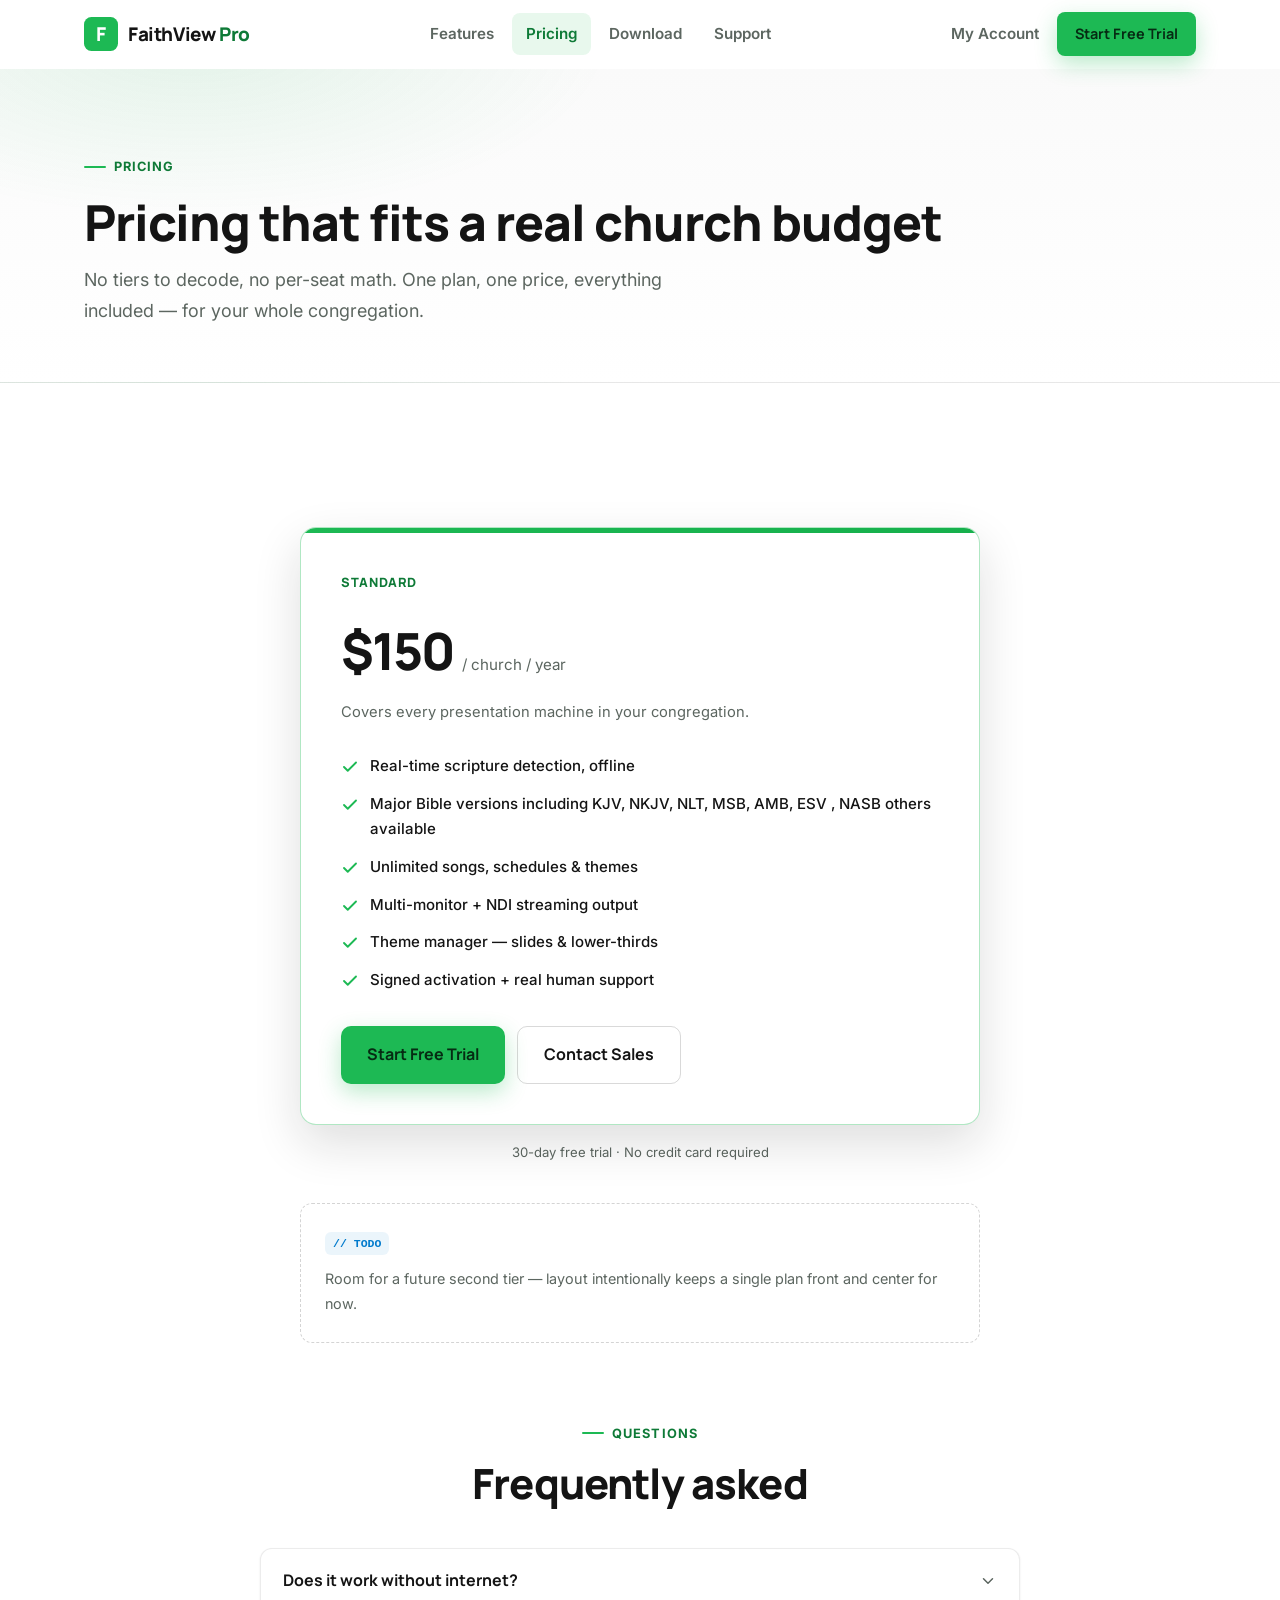
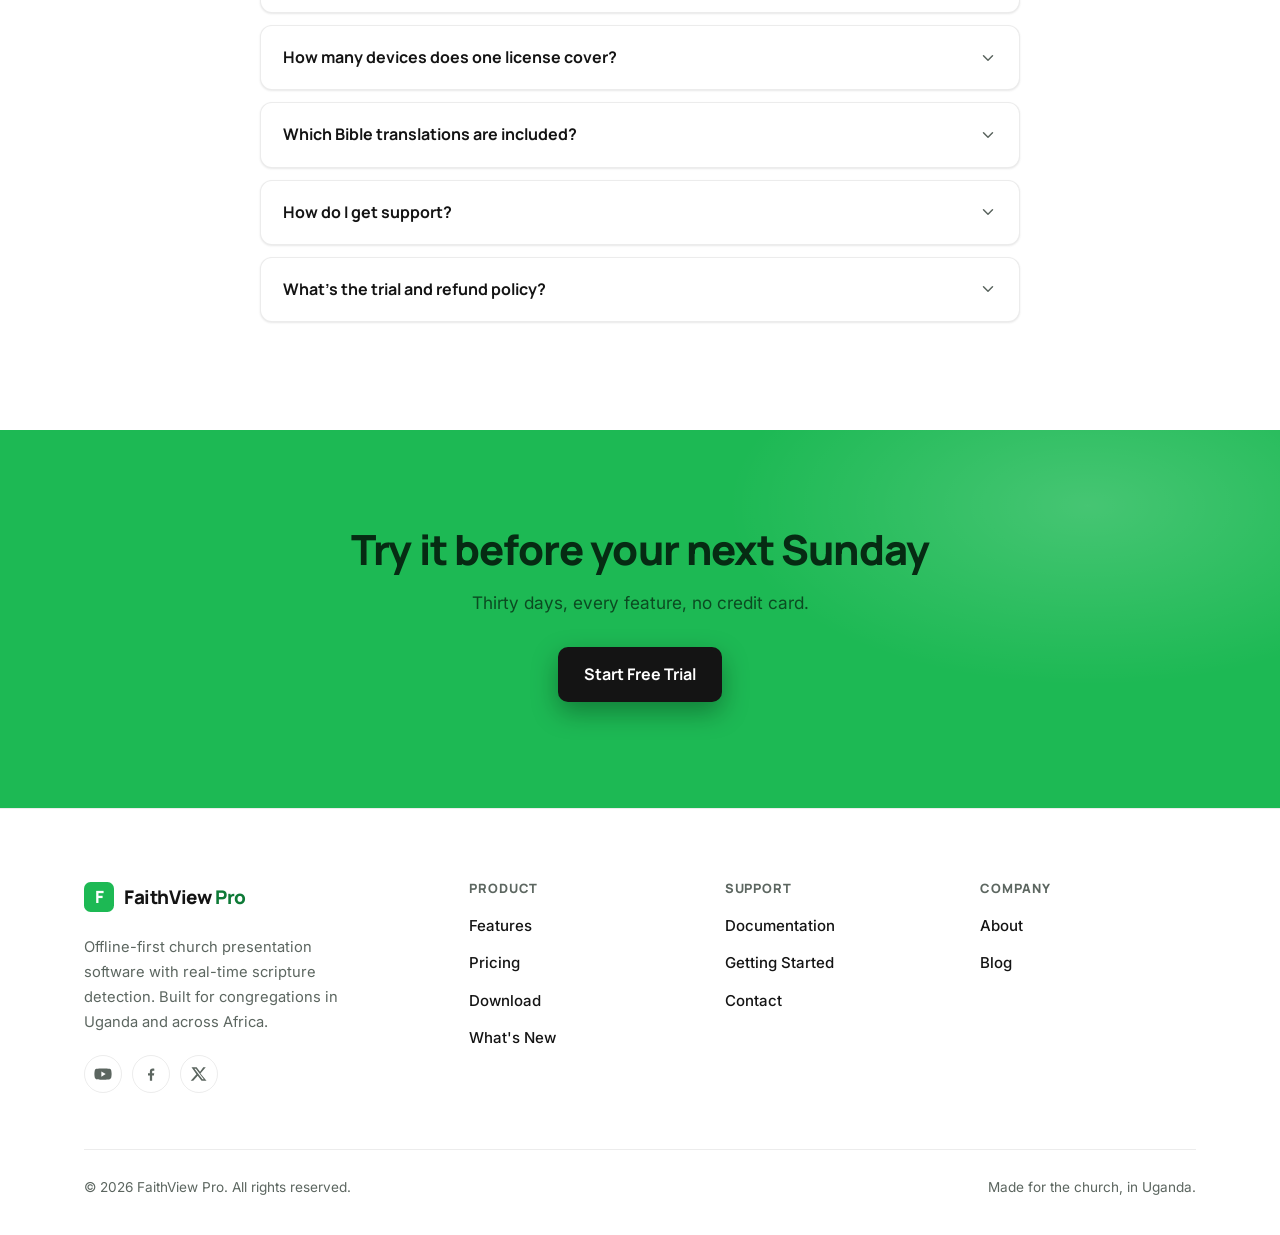
==== pricing.html @ 0a5eb622 "Initial commit: FaithViewPro website" ====
<!DOCTYPE html>
<html lang="en">
<head>
  <meta charset="UTF-8">
  <meta name="viewport" content="width=device-width, initial-scale=1.0">
  <title>Pricing — FaithView Pro</title>
  <meta name="description" content="FaithView Pro pricing: one Standard plan at $100 per church per year — every feature, every translation, one license for your whole congregation.">
  <link rel="icon" href="data:image/svg+xml,%3Csvg xmlns='http://www.w3.org/2000/svg' viewBox='0 0 64 64'%3E%3Crect width='64' height='64' rx='14' fill='%231DB954'/%3E%3Ctext x='32' y='45' font-family='Arial,sans-serif' font-size='36' font-weight='bold' fill='%23ffffff' text-anchor='middle'%3EF%3C/text%3E%3C/svg%3E">
  <link rel="preconnect" href="https://fonts.googleapis.com">
  <link rel="preconnect" href="https://fonts.gstatic.com" crossorigin>
  <link href="https://fonts.googleapis.com/css2?family=Inter:wght@400;500;600&family=Manrope:wght@500;700;800&display=swap" rel="stylesheet">
  <link rel="stylesheet" href="assets/css/styles.css">
</head>
<body>

  <header class="site-header" id="siteHeader">
    <div class="container nav">
      <a class="brand" href="index.html" aria-label="FaithView Pro home">
        <svg class="brand-mark" width="34" height="34" viewBox="0 0 64 64" aria-hidden="true">
          <rect width="64" height="64" rx="14" fill="#1DB954"></rect>
          <text x="32" y="45" font-family="Manrope, Arial, sans-serif" font-size="36" font-weight="800" fill="#ffffff" text-anchor="middle">F</text>
        </svg>
        <span class="brand-name">FaithView <em>Pro</em></span>
      </a>
      <nav aria-label="Primary">
        <ul class="nav-links">
          <li><a href="features.html">Features</a></li>
          <li><a href="pricing.html" class="active">Pricing</a></li>
          <li><a href="download.html">Download</a></li>
          <li><a href="support.html">Support</a></li>
        </ul>
      </nav>
      <div class="nav-cta">
        <a class="nav-signin" href="#">My Account</a>
        <a class="btn btn-primary btn-sm" href="download.html">Start Free Trial</a>
        <button class="nav-toggle" id="navToggle" aria-label="Open menu" aria-expanded="false" aria-controls="mobileMenu">
          <svg width="24" height="24" viewBox="0 0 24 24" fill="none" stroke="currentColor" stroke-width="2" stroke-linecap="round" aria-hidden="true"><path d="M4 7h16M4 12h16M4 17h16"></path></svg>
        </button>
      </div>
    </div>
    <div class="mobile-menu" id="mobileMenu">
      <a href="features.html">Features</a>
      <a href="pricing.html" class="active">Pricing</a>
      <a href="download.html">Download</a>
      <a href="support.html">Support</a>
      <a href="#">My Account</a>
      <a class="btn btn-primary" href="download.html">Start Free Trial</a>
    </div>
  </header>

  <main>
    <section class="page-hero">
      <div class="container">
        <span class="eyebrow">Pricing</span>
        <h1>Pricing that fits a real church budget</h1>
        <p class="section-lead">No tiers to decode, no per-seat math. One plan, one price, everything included — for your whole congregation.</p>
      </div>
    </section>

    <section class="section">
      <div class="container">
        <div class="pricing-teaser reveal" style="max-width:680px;">
          <div class="price-card">
            <span class="price-tier">Standard</span>
            <div class="price-row"><span class="amount">$150</span><span class="per">/ church / year</span></div>
            <p class="price-note">Covers every presentation machine in your congregation.</p>
            <ul class="price-includes">
              <li><svg width="18" height="18" viewBox="0 0 24 24" fill="none" stroke="#1DB954" stroke-width="2.5" stroke-linecap="round" stroke-linejoin="round" aria-hidden="true"><path d="M20 6 9 17l-5-5"></path></svg> Real-time scripture detection, offline</li>
              <li><svg width="18" height="18" viewBox="0 0 24 24" fill="none" stroke="#1DB954" stroke-width="2.5" stroke-linecap="round" stroke-linejoin="round" aria-hidden="true"><path d="M20 6 9 17l-5-5"></path></svg> Major Bible versions including KJV, NKJV, NLT, MSB, AMB, ESV , NASB others available</li>
              <li><svg width="18" height="18" viewBox="0 0 24 24" fill="none" stroke="#1DB954" stroke-width="2.5" stroke-linecap="round" stroke-linejoin="round" aria-hidden="true"><path d="M20 6 9 17l-5-5"></path></svg> Unlimited songs, schedules &amp; themes</li>
              <li><svg width="18" height="18" viewBox="0 0 24 24" fill="none" stroke="#1DB954" stroke-width="2.5" stroke-linecap="round" stroke-linejoin="round" aria-hidden="true"><path d="M20 6 9 17l-5-5"></path></svg> Multi-monitor + NDI streaming output</li>
              <li><svg width="18" height="18" viewBox="0 0 24 24" fill="none" stroke="#1DB954" stroke-width="2.5" stroke-linecap="round" stroke-linejoin="round" aria-hidden="true"><path d="M20 6 9 17l-5-5"></path></svg> Theme manager — slides &amp; lower-thirds</li>
              <li><svg width="18" height="18" viewBox="0 0 24 24" fill="none" stroke="#1DB954" stroke-width="2.5" stroke-linecap="round" stroke-linejoin="round" aria-hidden="true"><path d="M20 6 9 17l-5-5"></path></svg> Signed activation + real human support</li>
            </ul>
            <div class="price-ctas">
              <a class="btn btn-primary" href="download.html">Start Free Trial</a>
              <a class="btn btn-outline" href="support.html#contact">Contact Sales</a>
            </div>
          </div>
          <p class="price-fineprint">30-day free trial · No credit card required</p>
        </div>

        <div style="max-width:680px; margin:40px auto 0;" class="reveal">
          <div class="quote-placeholder">
            <span class="ph-tag">// TODO</span>
            <p>Room for a future second tier — layout intentionally keeps a single plan front and center for now.</p>
          </div>
        </div>

        <div class="center reveal" style="margin-top:72px;">
          <span class="eyebrow">Questions</span>
          <h2 class="section-title">Frequently asked</h2>
        </div>
        <div class="faq-list reveal">
          <details class="faq-item">
            <summary>Does it work without internet? <svg class="chev" width="18" height="18" viewBox="0 0 24 24" fill="none" stroke="currentColor" stroke-width="2" stroke-linecap="round" stroke-linejoin="round" aria-hidden="true"><path d="m6 9 6 6 6-6"></path></svg></summary>
            <div class="faq-body">Yes. FaithView Pro is offline-first — scripture detection, all 11 translations, playback, and output run entirely on your machine. You never need connectivity mid-service.</div>
          </details>
          <details class="faq-item">
            <summary>How many devices does one license cover? <svg class="chev" width="18" height="18" viewBox="0 0 24 24" fill="none" stroke="currentColor" stroke-width="2" stroke-linecap="round" stroke-linejoin="round" aria-hidden="true"><path d="m6 9 6 6 6-6"></path></svg></summary>
            <div class="faq-body">The Standard license covers your church — every presentation machine you run services on. Signed activation keeps each machine verifiably licensed.</div>
          </details>
          <details class="faq-item">
            <summary>Which Bible translations are included? <svg class="chev" width="18" height="18" viewBox="0 0 24 24" fill="none" stroke="currentColor" stroke-width="2" stroke-linecap="round" stroke-linejoin="round" aria-hidden="true"><path d="m6 9 6 6 6-6"></path></svg></summary>
            <div class="faq-body">Major Bible versions including KJV, NKJV, NLT, MSB, AMB, ESV , NASB others available</div>
          </details>
          <details class="faq-item">
            <summary>How do I get support? <svg class="chev" width="18" height="18" viewBox="0 0 24 24" fill="none" stroke="currentColor" stroke-width="2" stroke-linecap="round" stroke-linejoin="round" aria-hidden="true"><path d="m6 9 6 6 6-6"></path></svg></summary>
            <div class="faq-body">Real human support is part of the plan. Start with the <a href="support.html">documentation</a>, and if the docs don't cover it, reach us through the contact block on the Support page.</div>
          </details>
          <details class="faq-item">
            <summary>What's the trial and refund policy? <svg class="chev" width="18" height="18" viewBox="0 0 24 24" fill="none" stroke="currentColor" stroke-width="2" stroke-linecap="round" stroke-linejoin="round" aria-hidden="true"><path d="m6 9 6 6 6-6"></path></svg></summary>
            <div class="faq-body">Every download starts with a 30-day free trial — no credit card required. If the trial doesn't convince you, simply don't activate. <!-- TODO: confirm final refund policy wording before launch --></div>
          </details>
        </div>
      </div>
    </section>

    <section class="section cta-band">
      <div class="container">
        <div class="cta-band-inner reveal">
          <h2>Try it before your next Sunday</h2>
          <p>Thirty days, every feature, no credit card.</p>
          <a class="btn btn-dark" href="download.html">Start Free Trial</a>
        </div>
      </div>
    </section>
  </main>

  <footer class="site-footer">
    <div class="container">
      <div class="footer-grid">
        <div class="footer-brand">
          <a class="brand" href="index.html">
            <svg class="brand-mark" width="30" height="30" viewBox="0 0 64 64" aria-hidden="true">
              <rect width="64" height="64" rx="14" fill="#1DB954"></rect>
              <text x="32" y="45" font-family="Manrope, Arial, sans-serif" font-size="36" font-weight="800" fill="#ffffff" text-anchor="middle">F</text>
            </svg>
            <span class="brand-name">FaithView <em>Pro</em></span>
          </a>
          <p>Offline-first church presentation software with real-time scripture detection. Built for congregations in Uganda and across Africa.</p>
          <!-- TODO: replace with real social profiles when available -->
          <div class="footer-social">
            <a href="#" aria-label="YouTube"><svg width="18" height="18" viewBox="0 0 24 24" fill="currentColor" aria-hidden="true"><path d="M23 7.2a3 3 0 0 0-2.1-2.1C19 4.5 12 4.5 12 4.5s-7 0-8.9.6A3 3 0 0 0 1 7.2 31 31 0 0 0 .5 12 31 31 0 0 0 1 16.8a3 3 0 0 0 2.1 2.1c1.9.6 8.9.6 8.9.6s7 0 8.9-.6a3 3 0 0 0 2.1-2.1A31 31 0 0 0 23.5 12 31 31 0 0 0 23 7.2ZM9.8 15.5v-7l5.8 3.5-5.8 3.5Z"></path></svg></a>
            <a href="#" aria-label="Facebook"><svg width="18" height="18" viewBox="0 0 24 24" fill="currentColor" aria-hidden="true"><path d="M13.5 21v-7h2.4l.4-3h-2.8V9.1c0-.9.2-1.5 1.5-1.5h1.4V4.9c-.3 0-1.2-.1-2.2-.1-2.2 0-3.7 1.3-3.7 3.8V11H8v3h2.5v7h3Z"></path></svg></a>
            <a href="#" aria-label="X"><svg width="18" height="18" viewBox="0 0 24 24" fill="currentColor" aria-hidden="true"><path d="M17.7 3H21l-7.1 8.2L22 21h-6.6l-5.1-6.7L4.3 21H1l7.6-8.8L2 3h6.8l4.6 6.1L17.7 3Zm-1.1 16h1.8L7.8 4.9H5.9L16.6 19Z"></path></svg></a>
          </div>
        </div>
        <div class="footer-col">
          <h4>Product</h4>
          <ul>
            <li><a href="features.html">Features</a></li>
            <li><a href="pricing.html">Pricing</a></li>
            <li><a href="download.html">Download</a></li>
            <!-- TODO: add What's New / changelog page -->
            <li><a href="#">What's New</a></li>
          </ul>
        </div>
        <div class="footer-col">
          <h4>Support</h4>
          <ul>
            <li><a href="support.html">Documentation</a></li>
            <li><a href="support.html#getting-started">Getting Started</a></li>
            <li><a href="support.html#contact">Contact</a></li>
          </ul>
        </div>
        <div class="footer-col">
          <h4>Company</h4>
          <ul>
            <!-- TODO: add About page when ready -->
            <li><a href="#">About</a></li>
            <li><a href="#">Blog</a></li>
          </ul>
        </div>
      </div>
      <div class="footer-bottom">
        <span>© <span id="year">2026</span> FaithView Pro. All rights reserved.</span>
        <span>Made for the church, in Uganda.</span>
      </div>
    </div>
  </footer>

  <script src="assets/js/app.js"></script>
</body>
</html>
---- assets/css/styles.css ----
:root {
  --green: #1DB954;
  --green-dark: #169c46;
  --green-deep: #0e7a37;
  --green-tint: rgba(29, 185, 84, 0.1);
  --blue: #007ACC;
  --blue-tint: rgba(0, 122, 204, 0.08);
  --surface: #ffffff;
  --surface-soft: #fafafa;
  --surface-alt: #f2f4f3;
  --text: #141414;
  --text-muted: #5c6660;
  --line: rgba(20, 20, 20, 0.08);
  --shadow-sm: 0 1px 2px rgba(20, 20, 20, 0.06), 0 1px 3px rgba(20, 20, 20, 0.04);
  --shadow-md: 0 4px 14px rgba(20, 20, 20, 0.08);
  --shadow-lg: 0 18px 48px rgba(20, 20, 20, 0.14);
  --radius: 12px;
  --radius-sm: 8px;
  --font-head: "Manrope", "Inter", -apple-system, BlinkMacSystemFont, "Segoe UI", sans-serif;
  --font-body: "Inter", -apple-system, BlinkMacSystemFont, "Segoe UI", Roboto, sans-serif;
}

* { margin: 0; padding: 0; box-sizing: border-box; }

html { scroll-behavior: smooth; }

body {
  font-family: var(--font-body);
  color: var(--text);
  background: var(--surface);
  line-height: 1.7;
  font-size: 16px;
  -webkit-font-smoothing: antialiased;
}

img { max-width: 100%; display: block; }

a { color: var(--green-deep); text-decoration: none; }
a:hover { text-decoration: underline; }

h1, h2, h3, h4 {
  font-family: var(--font-head);
  line-height: 1.15;
  letter-spacing: -0.02em;
  color: var(--text);
  text-wrap: balance;
}

.container { max-width: 1160px; margin: 0 auto; padding: 0 24px; }

.section { padding: 96px 0; }
.section-alt { background: var(--surface-alt); }
.section-soft { background: var(--surface-soft); }

.eyebrow {
  display: inline-flex;
  align-items: center;
  gap: 8px;
  font-size: 0.8rem;
  font-weight: 700;
  letter-spacing: 0.08em;
  text-transform: uppercase;
  color: var(--green-deep);
  margin-bottom: 16px;
}
.eyebrow::before {
  content: "";
  width: 22px;
  height: 2px;
  background: var(--green);
  border-radius: 2px;
}
.eyebrow.is-blue { color: var(--blue); }
.eyebrow.is-blue::before { background: var(--blue); }

.section-title { font-size: clamp(1.8rem, 3.4vw, 2.6rem); font-weight: 800; margin-bottom: 16px; }
.section-lead { font-size: 1.125rem; color: var(--text-muted); max-width: 620px; }
.center { text-align: center; }
.center .section-lead { margin-left: auto; margin-right: auto; }

.btn {
  display: inline-flex;
  align-items: center;
  justify-content: center;
  gap: 10px;
  font-family: var(--font-head);
  font-weight: 700;
  font-size: 1rem;
  padding: 14px 26px;
  border-radius: 10px;
  border: none;
  cursor: pointer;
  transition: transform 0.18s ease, box-shadow 0.18s ease, background 0.18s ease, border-color 0.18s ease, color 0.18s ease;
  text-decoration: none;
  white-space: nowrap;
}
.btn:hover { text-decoration: none; transform: translateY(-2px); }
.btn:active { transform: translateY(0); }

.btn-primary {
  background: var(--green);
  color: #062b13;
  box-shadow: 0 8px 22px rgba(29, 185, 84, 0.3);
}
.btn-primary:hover { background: var(--green-dark); color: #062b13; box-shadow: 0 12px 28px rgba(29, 185, 84, 0.36); }

.btn-outline {
  background: transparent;
  color: var(--text);
  border: 1.5px solid rgba(20, 20, 20, 0.16);
}
.btn-outline:hover { border-color: var(--green); color: var(--green-deep); background: var(--green-tint); }

.btn-blue {
  background: var(--blue);
  color: #fff;
  box-shadow: 0 8px 22px rgba(0, 122, 204, 0.25);
}
.btn-blue:hover { background: #006ab5; color: #fff; }

.btn-dark {
  background: #141414;
  color: #fff;
  box-shadow: 0 10px 26px rgba(4, 20, 10, 0.35);
}
.btn-dark:hover { background: #000; color: #fff; }

.btn-sm { padding: 10px 18px; font-size: 0.9rem; border-radius: var(--radius-sm); }
.btn[disabled] { opacity: 0.5; cursor: not-allowed; transform: none; }

.announcement {
  background: #10391c;
  color: rgba(255, 255, 255, 0.92);
  font-size: 0.85rem;
  text-align: center;
  padding: 9px 16px;
}
.announcement a { color: #7fe6ac; font-weight: 600; }
.announcement a:hover { text-decoration: underline; }

.site-header {
  position: sticky;
  top: 0;
  z-index: 100;
  background: rgba(255, 255, 255, 0.86);
  backdrop-filter: saturate(180%) blur(14px);
  -webkit-backdrop-filter: saturate(180%) blur(14px);
  border-bottom: 1px solid transparent;
  transition: border-color 0.2s ease, box-shadow 0.2s ease;
}
.site-header.scrolled { border-bottom-color: var(--line); box-shadow: 0 4px 20px rgba(20, 20, 20, 0.05); }

.nav { display: flex; align-items: center; justify-content: space-between; height: 68px; gap: 24px; }

.brand { display: inline-flex; align-items: center; gap: 10px; font-family: var(--font-head); font-weight: 800; font-size: 1.18rem; letter-spacing: -0.02em; color: var(--text); text-decoration: none; }
.brand:hover { text-decoration: none; }
.brand-mark { flex: none; }
.brand-name em { font-style: normal; color: var(--green-deep); }

.nav-links { display: flex; align-items: center; gap: 4px; list-style: none; }
.nav-links a {
  display: block;
  padding: 8px 14px;
  border-radius: var(--radius-sm);
  font-weight: 600;
  font-size: 0.95rem;
  color: var(--text-muted);
  text-decoration: none;
  transition: color 0.15s ease, background 0.15s ease;
}
.nav-links a:hover { color: var(--text); background: var(--surface-alt); text-decoration: none; }
.nav-links a.active { color: var(--green-deep); background: var(--green-tint); }

.nav-cta { display: flex; align-items: center; gap: 18px; }
.nav-signin { font-weight: 600; font-size: 0.95rem; color: var(--text-muted); }
.nav-signin:hover { color: var(--text); text-decoration: none; }

.nav-toggle {
  display: none;
  background: none;
  border: none;
  cursor: pointer;
  padding: 8px;
  border-radius: var(--radius-sm);
  color: var(--text);
}
.nav-toggle:hover { background: var(--surface-alt); }

.mobile-menu {
  display: none;
  border-top: 1px solid var(--line);
  background: #fff;
  padding: 12px 24px 20px;
}
.mobile-menu.open { display: block; }
.mobile-menu a {
  display: block;
  padding: 12px 8px;
  font-weight: 600;
  color: var(--text);
  border-bottom: 1px solid var(--line);
  text-decoration: none;
}
.mobile-menu a:last-child { border-bottom: none; }
.mobile-menu a.active { color: var(--green-deep); }
.mobile-menu .btn { margin-top: 12px; width: 100%; }

.hero {
  position: relative;
  overflow: hidden;
  padding: 88px 0 72px;
  background:
    radial-gradient(900px 420px at 18% -10%, rgba(29, 185, 84, 0.13), transparent 60%),
    radial-gradient(700px 380px at 88% 0%, rgba(0, 122, 204, 0.07), transparent 55%),
    linear-gradient(180deg, #ffffff 0%, #fafafa 100%);
}
.hero-inner { text-align: center; max-width: 880px; margin: 0 auto; }

.hero-badge {
  display: inline-flex;
  align-items: center;
  gap: 9px;
  background: var(--green-tint);
  border: 1px solid rgba(29, 185, 84, 0.25);
  color: var(--green-deep);
  font-weight: 700;
  font-size: 0.85rem;
  padding: 7px 16px;
  border-radius: 999px;
  margin-bottom: 26px;
}
.hero-badge .pulse {
  width: 8px; height: 8px; border-radius: 50%;
  background: var(--green);
  animation: pulse 2s infinite;
}
@keyframes pulse {
  0% { box-shadow: 0 0 0 0 rgba(29, 185, 84, 0.45); }
  70% { box-shadow: 0 0 0 9px rgba(29, 185, 84, 0); }
  100% { box-shadow: 0 0 0 0 rgba(29, 185, 84, 0); }
}

.hero h1 {
  font-size: clamp(2.5rem, 5.4vw, 4.1rem);
  font-weight: 800;
  letter-spacing: -0.035em;
  margin-bottom: 22px;
}
.hero h1 .accent {
  color: var(--green-deep);
  position: relative;
  white-space: nowrap;
}
.hero-sub {
  font-size: clamp(1.05rem, 1.6vw, 1.3rem);
  color: var(--text-muted);
  max-width: 660px;
  margin: 0 auto 34px;
}

.hero-ctas { display: flex; justify-content: center; gap: 16px; flex-wrap: wrap; margin-bottom: 22px; }

.hero-trust {
  display: flex;
  justify-content: center;
  flex-wrap: wrap;
  gap: 8px 10px;
  align-items: center;
  color: var(--text-muted);
  font-size: 0.86rem;
}
.hero-trust .sep { opacity: 0.4; }
.os-chip {
  display: inline-flex;
  align-items: center;
  gap: 6px;
  font-weight: 600;
  background: #fff;
  border: 1px solid var(--line);
  padding: 4px 12px;
  border-radius: 999px;
  box-shadow: var(--shadow-sm);
}
.os-chip.soon { color: var(--text-muted); }
.os-chip.soon em { font-style: normal; font-size: 0.72rem; font-weight: 700; color: var(--blue); background: var(--blue-tint); padding: 2px 7px; border-radius: 999px; letter-spacing: 0.03em; text-transform: uppercase; }

.hero-shot { margin-top: 64px; }
.hero-shot img {
  width: 100%;
  max-width: 1020px;
  margin: 0 auto;
  border-radius: 18px;
  box-shadow: var(--shadow-lg);
}
.hero-shot figcaption {
  text-align: center;
  color: var(--text-muted);
  font-size: 0.85rem;
  margin-top: 18px;
}

.workspace-mock {
  display: grid;
  grid-template-columns: 1.45fr 1fr;
  gap: 24px;
  align-items: stretch;
  margin-top: 48px;
}
.mock-window {
  background: #fff;
  border: 1px solid var(--line);
  border-radius: var(--radius);
  box-shadow: var(--shadow-md);
  overflow: hidden;
  display: flex;
  flex-direction: column;
}
.mock-titlebar {
  display: flex;
  align-items: center;
  gap: 8px;
  padding: 11px 16px;
  background: var(--surface-alt);
  border-bottom: 1px solid var(--line);
  font-size: 0.78rem;
  font-weight: 600;
  color: var(--text-muted);
}
.mock-titlebar .dots { display: flex; gap: 6px; margin-right: 6px; }
.mock-titlebar .dots span { width: 9px; height: 9px; border-radius: 50%; background: rgba(20, 20, 20, 0.12); }
.mock-titlebar .live-tag {
  margin-left: auto;
  display: inline-flex;
  align-items: center;
  gap: 6px;
  font-size: 0.7rem;
  font-weight: 700;
  color: var(--green-deep);
  background: var(--green-tint);
  padding: 3px 10px;
  border-radius: 999px;
}
.mock-titlebar .live-tag::before { content: ""; width: 7px; height: 7px; border-radius: 50%; background: var(--green); animation: pulse 2s infinite; }

.console-body { display: grid; grid-template-columns: 1fr 1.15fr; min-height: 300px; }
.mock-pane { padding: 16px; }
.mock-pane + .mock-pane { border-left: 1px solid var(--line); }
.mock-pane-title { font-family: var(--font-head); font-weight: 800; font-size: 0.78rem; letter-spacing: 0.06em; text-transform: uppercase; color: var(--text-muted); margin-bottom: 12px; }

.sched-item {
  display: flex;
  align-items: center;
  gap: 10px;
  padding: 10px 12px;
  border-radius: var(--radius-sm);
  font-size: 0.88rem;
  font-weight: 600;
  color: var(--text-muted);
}
.sched-item + .sched-item { margin-top: 4px; }
.sched-item .num { font-size: 0.72rem; color: var(--text-muted); width: 16px; }
.sched-item.done { color: rgba(20, 20, 20, 0.35); }
.sched-item.done .num { visibility: hidden; position: relative; }
.sched-item.done .num::after { content: "✓"; visibility: visible; color: var(--green); font-weight: 800; }
.sched-item.live { background: var(--green-tint); color: var(--green-deep); }
.sched-item.live .num { color: var(--green-deep); }

.feed-item { border: 1px solid var(--line); border-radius: var(--radius-sm); padding: 12px 14px; }
.feed-item + .feed-item { margin-top: 10px; }
.feed-item .heard { font-size: 0.82rem; color: var(--text-muted); font-style: italic; margin-bottom: 7px; }
.feed-item .heard b { font-style: normal; color: var(--text); background: rgba(29, 185, 84, 0.16); border-radius: 4px; padding: 0 4px; font-weight: 700; }
.feed-result { display: flex; align-items: center; justify-content: space-between; gap: 10px; flex-wrap: wrap; }
.feed-verse { font-family: var(--font-head); font-weight: 800; font-size: 0.92rem; color: var(--text); }
.feed-verse small { display: block; font-family: var(--font-body); font-weight: 500; font-size: 0.78rem; color: var(--text-muted); }
.feed-conf {
  font-size: 0.72rem;
  font-weight: 700;
  color: var(--blue);
  background: var(--blue-tint);
  border-radius: 999px;
  padding: 3px 9px;
  white-space: nowrap;
}
.feed-status {
  font-size: 0.72rem;
  font-weight: 800;
  color: var(--green-deep);
  white-space: nowrap;
}
.feed-status::before { content: "●"; margin-right: 4px; font-size: 0.6rem; }
.feed-item.pending { opacity: 0.55; border-style: dashed; }

.projector-slide {
  flex: 1;
  background: linear-gradient(160deg, #131a17 0%, #0d1210 100%);
  display: flex;
  flex-direction: column;
  align-items: center;
  justify-content: center;
  text-align: center;
  padding: 32px 24px;
  position: relative;
}
.projector-slide .verse { font-family: var(--font-head); font-weight: 700; color: #f4f6f5; font-size: 1.05rem; line-height: 1.55; letter-spacing: -0.01em; max-width: 320px; }
.projector-slide .ref { margin-top: 14px; font-weight: 800; color: var(--green); font-size: 0.88rem; letter-spacing: 0.04em; }
.projector-slide .tag {
  position: absolute;
  bottom: 12px;
  right: 14px;
  font-size: 0.62rem;
  font-weight: 700;
  letter-spacing: 0.08em;
  text-transform: uppercase;
  color: rgba(255, 255, 255, 0.35);
}

.showcase { display: grid; grid-template-columns: 1fr 1fr; gap: 64px; align-items: center; }
.showcase.flip .showcase-visual { order: 2; }
.showcase h2 { font-size: clamp(1.7rem, 3vw, 2.4rem); font-weight: 800; margin-bottom: 18px; }
.showcase p { color: var(--text-muted); font-size: 1.05rem; }
.showcase-list { list-style: none; margin-top: 26px; }
.showcase-list li {
  display: flex;
  gap: 12px;
  align-items: flex-start;
  font-weight: 600;
  padding: 7px 0;
  font-size: 0.98rem;
}
.showcase-list li svg { flex: none; margin-top: 4px; }

.detect-mock {
  background: #fff;
  border: 1px solid var(--line);
  border-radius: var(--radius);
  box-shadow: var(--shadow-md);
  padding: 26px;
}
.detect-mock-head { display: flex; align-items: center; gap: 10px; margin-bottom: 20px; font-size: 0.85rem; font-weight: 700; color: var(--text-muted); }
.detect-mock-head .pulse { width: 9px; height: 9px; border-radius: 50%; background: var(--green); animation: pulse 2s infinite; }
.detect-mock-head .time { margin-left: auto; font-weight: 500; }
.equalizer { display: flex; align-items: flex-end; gap: 5px; height: 44px; margin-bottom: 20px; }
.equalizer span {
  flex: 1;
  background: linear-gradient(180deg, var(--green), #12933f);
  border-radius: 3px;
  animation: eq 1.1s ease-in-out infinite alternate;
  opacity: 0.85;
}
.equalizer span:nth-child(1) { animation-delay: 0s; height: 30%; }
.equalizer span:nth-child(2) { animation-delay: 0.15s; height: 65%; }
.equalizer span:nth-child(3) { animation-delay: 0.3s; height: 45%; }
.equalizer span:nth-child(4) { animation-delay: 0.1s; height: 85%; }
.equalizer span:nth-child(5) { animation-delay: 0.25s; height: 55%; }
.equalizer span:nth-child(6) { animation-delay: 0.05s; height: 72%; }
.equalizer span:nth-child(7) { animation-delay: 0.35s; height: 38%; }
.equalizer span:nth-child(8) { animation-delay: 0.2s; height: 60%; }
.equalizer span:nth-child(9) { animation-delay: 0.4s; height: 48%; }
@keyframes eq { from { transform: scaleY(0.55); } to { transform: scaleY(1); } }
.transform-origin { transform-origin: bottom; }

.detect-transcript {
  font-size: 0.92rem;
  color: var(--text-muted);
  font-style: italic;
  border-left: 3px solid var(--green);
  padding: 4px 0 4px 14px;
  margin-bottom: 18px;
}
.detect-transcript b { font-style: normal; color: var(--text); background: rgba(29, 185, 84, 0.16); border-radius: 4px; padding: 0 5px; font-weight: 700; }
.detect-match {
  background: var(--surface-alt);
  border: 1px solid var(--line);
  border-radius: var(--radius-sm);
  padding: 16px;
}
.detect-match-top { display: flex; align-items: center; justify-content: space-between; gap: 10px; flex-wrap: wrap; margin-bottom: 8px; }
.detect-match-verse { font-family: var(--font-head); font-weight: 800; font-size: 1rem; }
.detect-match-verse small { display: block; font-family: var(--font-body); font-weight: 500; font-size: 0.8rem; color: var(--text-muted); margin-top: 2px; }
.detect-sent { display: inline-flex; align-items: center; gap: 7px; font-size: 0.8rem; font-weight: 800; color: var(--green-deep); background: var(--green-tint); border-radius: 999px; padding: 5px 12px; }

.outputs-mock { display: grid; gap: 14px; }
.output-tile {
  background: #fff;
  border: 1px solid var(--line);
  border-radius: var(--radius);
  box-shadow: var(--shadow-sm);
  padding: 14px 16px;
  display: flex;
  align-items: center;
  gap: 14px;
}
.output-tile .screen {
  flex: none;
  width: 92px;
  height: 58px;
  border-radius: 6px;
  background: #131a17;
  display: flex;
  align-items: center;
  justify-content: center;
  text-align: center;
  font-size: 0.5rem;
  font-weight: 700;
  color: #e8eceb;
  line-height: 1.35;
  padding: 6px;
  letter-spacing: 0.02em;
}
.output-tile .screen.confidence { background: #10151f; color: #9fb3c8; }
.output-tile .screen.ndi { background: #0e1526; color: #7fb2e5; }
.output-tile .meta { font-size: 0.85rem; }
.output-tile .meta b { display: block; font-family: var(--font-head); font-weight: 800; font-size: 0.92rem; }
.output-tile .meta span { color: var(--text-muted); }
.output-tile .badge-live {
  margin-left: auto;
  flex: none;
  font-size: 0.68rem;
  font-weight: 800;
  letter-spacing: 0.06em;
  text-transform: uppercase;
  color: var(--green-deep);
  background: var(--green-tint);
  border-radius: 999px;
  padding: 4px 10px;
}
.output-tile .badge-live.is-blue { color: var(--blue); background: var(--blue-tint); }

.cards-grid { display: grid; grid-template-columns: repeat(3, 1fr); gap: 20px; margin-top: 48px; }
.card {
  background: #fff;
  border: 1px solid var(--line);
  border-radius: var(--radius);
  padding: 28px 26px;
  box-shadow: var(--shadow-sm);
  transition: transform 0.2s ease, box-shadow 0.2s ease, border-color 0.2s ease;
}
.card:hover { transform: translateY(-4px); box-shadow: var(--shadow-md); border-color: rgba(29, 185, 84, 0.3); }
.card-icon {
  width: 46px; height: 46px;
  border-radius: var(--radius-sm);
  background: var(--green-tint);
  color: var(--green-deep);
  display: flex; align-items: center; justify-content: center;
  margin-bottom: 18px;
}
.card-icon.is-blue { background: var(--blue-tint); color: var(--blue); }
.card h3 { font-size: 1.08rem; font-weight: 800; margin-bottom: 8px; }
.card p { font-size: 0.93rem; color: var(--text-muted); }

.roles-grid { display: grid; grid-template-columns: repeat(4, 1fr); gap: 20px; margin-top: 48px; }
.role-card {
  background: #fff;
  border: 1px solid var(--line);
  border-radius: var(--radius);
  padding: 26px 24px;
  box-shadow: var(--shadow-sm);
  transition: transform 0.2s ease, box-shadow 0.2s ease;
}
.role-card:hover { transform: translateY(-4px); box-shadow: var(--shadow-md); }
.role-card .role-icon {
  width: 42px; height: 42px;
  border-radius: 50%;
  background: var(--surface-alt);
  color: var(--green-deep);
  display: flex; align-items: center; justify-content: center;
  margin-bottom: 16px;
}
.role-card h3 { font-size: 1.02rem; font-weight: 800; margin-bottom: 8px; }
.role-card p { font-size: 0.9rem; color: var(--text-muted); }

.pricing-teaser { max-width: 620px; margin: 48px auto 0; }
.price-card {
  background: #fff;
  border: 1px solid rgba(29, 185, 84, 0.35);
  border-radius: 16px;
  box-shadow: var(--shadow-lg);
  padding: 40px;
  position: relative;
  overflow: hidden;
}
.price-card::before {
  content: "";
  position: absolute;
  inset: 0 0 auto 0;
  height: 5px;
  background: linear-gradient(90deg, var(--green), #16b04c);
}
.price-tier { font-family: var(--font-head); font-weight: 800; letter-spacing: 0.05em; text-transform: uppercase; font-size: 0.8rem; color: var(--green-deep); }
.price-row { display: flex; align-items: baseline; gap: 8px; margin: 12px 0 6px; }
.price-row .amount { font-family: var(--font-head); font-weight: 800; font-size: 3.2rem; letter-spacing: -0.04em; }
.price-row .per { color: var(--text-muted); font-size: 0.95rem; }
.price-note { color: var(--text-muted); font-size: 0.92rem; margin-bottom: 22px; }
.price-includes { list-style: none; margin: 0 0 28px; }
.price-includes li { display: flex; gap: 11px; align-items: flex-start; padding: 6px 0; font-size: 0.94rem; font-weight: 500; }
.price-includes li svg { flex: none; margin-top: 5px; }
.price-ctas { display: flex; gap: 12px; flex-wrap: wrap; }
.price-fineprint { text-align: center; color: var(--text-muted); font-size: 0.82rem; margin-top: 16px; }

.placeholder-grid { display: grid; grid-template-columns: repeat(3, 1fr); gap: 20px; margin-top: 44px; }
.quote-placeholder {
  border: 1.5px dashed rgba(20, 20, 20, 0.18);
  border-radius: var(--radius);
  padding: 26px 24px;
  color: var(--text-muted);
  font-size: 0.9rem;
  background: rgba(255, 255, 255, 0.6);
}
.quote-placeholder .ph-tag {
  display: inline-block;
  font-family: ui-monospace, SFMono-Regular, Menlo, monospace;
  font-size: 0.72rem;
  font-weight: 600;
  color: var(--blue);
  background: var(--blue-tint);
  border-radius: 6px;
  padding: 2px 8px;
  margin-bottom: 12px;
}
.stats-placeholder { display: grid; grid-template-columns: repeat(3, 1fr); gap: 20px; margin-top: 20px; }
.stat-placeholder {
  border: 1.5px dashed rgba(20, 20, 20, 0.14);
  border-radius: var(--radius);
  padding: 20px;
  text-align: center;
  color: var(--text-muted);
  background: rgba(255, 255, 255, 0.6);
}
.stat-placeholder .value { font-family: var(--font-head); font-weight: 800; font-size: 1.9rem; color: rgba(20, 20, 20, 0.25); letter-spacing: 0.1em; }
.stat-placeholder .label { font-size: 0.82rem; margin-top: 4px; }

.cta-band { background: var(--green); position: relative; overflow: hidden; }
.cta-band::before {
  content: "";
  position: absolute;
  inset: 0;
  background: radial-gradient(600px 300px at 85% 20%, rgba(255, 255, 255, 0.18), transparent 60%);
}
.cta-band-inner { position: relative; text-align: center; max-width: 720px; margin: 0 auto; }
.cta-band h2 { color: #062b13; font-size: clamp(1.8rem, 3.4vw, 2.6rem); font-weight: 800; margin-bottom: 14px; }
.cta-band p { color: rgba(6, 43, 19, 0.78); font-size: 1.08rem; margin-bottom: 30px; }
.cta-band .btn { margin: 0 6px 10px; }

.site-footer { background: #fff; border-top: 1px solid var(--line); padding: 72px 0 36px; }
.footer-grid { display: grid; grid-template-columns: 1.6fr 1fr 1fr 1fr; gap: 40px; margin-bottom: 56px; }
.footer-brand p { color: var(--text-muted); font-size: 0.92rem; margin-top: 14px; max-width: 280px; }
.footer-social { display: flex; gap: 10px; margin-top: 20px; }
.footer-social a {
  width: 38px; height: 38px;
  border-radius: 50%;
  border: 1px solid var(--line);
  display: flex; align-items: center; justify-content: center;
  color: var(--text-muted);
  transition: all 0.15s ease;
}
.footer-social a:hover { color: var(--green-deep); border-color: var(--green); background: var(--green-tint); text-decoration: none; }
.footer-col h4 { font-size: 0.8rem; font-weight: 800; letter-spacing: 0.07em; text-transform: uppercase; color: var(--text-muted); margin-bottom: 16px; }
.footer-col ul { list-style: none; }
.footer-col li { margin-bottom: 10px; }
.footer-col a { color: var(--text); font-size: 0.94rem; font-weight: 500; }
.footer-col a:hover { color: var(--green-deep); }
.footer-bottom {
  border-top: 1px solid var(--line);
  padding-top: 26px;
  display: flex;
  justify-content: space-between;
  align-items: center;
  gap: 16px;
  flex-wrap: wrap;
  color: var(--text-muted);
  font-size: 0.85rem;
}

.page-hero {
  padding: 80px 0 56px;
  background:
    radial-gradient(700px 300px at 15% -10%, rgba(29, 185, 84, 0.1), transparent 60%),
    linear-gradient(180deg, #fafafa, #fff);
  border-bottom: 1px solid var(--line);
}
.page-hero h1 { font-size: clamp(2.1rem, 4vw, 3.1rem); font-weight: 800; margin-bottom: 14px; }
.page-hero .section-lead { max-width: 640px; }

.feature-group { padding: 72px 0; }
.feature-group + .feature-group { border-top: 1px solid var(--line); }
.group-head { display: flex; align-items: baseline; gap: 18px; flex-wrap: wrap; margin-bottom: 10px; }
.group-head .who { font-family: var(--font-head); font-weight: 800; font-size: 1.5rem; }
.group-head .who-sub { color: var(--text-muted); font-size: 0.95rem; }

.faq-list { max-width: 760px; margin: 40px auto 0; }
.faq-item { border: 1px solid var(--line); border-radius: var(--radius); background: #fff; margin-bottom: 12px; box-shadow: var(--shadow-sm); overflow: hidden; }
.faq-item summary {
  list-style: none;
  cursor: pointer;
  display: flex;
  justify-content: space-between;
  align-items: center;
  gap: 16px;
  padding: 18px 22px;
  font-family: var(--font-head);
  font-weight: 700;
  font-size: 1rem;
}
.faq-item summary::-webkit-details-marker { display: none; }
.faq-item summary .chev { transition: transform 0.2s ease; color: var(--text-muted); flex: none; }
.faq-item[open] summary .chev { transform: rotate(180deg); }
.faq-item .faq-body { padding: 0 22px 20px; color: var(--text-muted); font-size: 0.96rem; }

.os-grid { display: grid; grid-template-columns: 1fr 1fr; gap: 24px; margin-top: 44px; max-width: 820px; margin-left: auto; margin-right: auto; }
.os-card {
  background: #fff;
  border: 1px solid var(--line);
  border-radius: 16px;
  box-shadow: var(--shadow-sm);
  padding: 36px;
  text-align: center;
  transition: transform 0.2s ease, box-shadow 0.2s ease;
}
.os-card:hover { transform: translateY(-4px); box-shadow: var(--shadow-md); }
.os-card .os-glyph { color: var(--text); margin-bottom: 14px; }
.os-card h3 { font-size: 1.25rem; font-weight: 800; margin-bottom: 6px; }
.os-card .os-meta { color: var(--text-muted); font-size: 0.9rem; margin-bottom: 22px; }
.os-card.soon { border-style: dashed; }
.os-card.soon .os-glyph { color: rgba(20, 20, 20, 0.35); }
.os-card .soon-pill {
  display: inline-block;
  font-size: 0.72rem;
  font-weight: 800;
  letter-spacing: 0.06em;
  text-transform: uppercase;
  color: var(--blue);
  background: var(--blue-tint);
  border-radius: 999px;
  padding: 4px 12px;
  margin-bottom: 22px;
}

.steps-grid { display: grid; grid-template-columns: repeat(4, 1fr); gap: 20px; margin-top: 44px; counter-reset: step; }
.step-card { background: #fff; border: 1px solid var(--line); border-radius: var(--radius); padding: 26px 22px; box-shadow: var(--shadow-sm); position: relative; }
.step-card .step-num {
  width: 34px; height: 34px;
  border-radius: 50%;
  background: var(--green);
  color: #062b13;
  font-family: var(--font-head);
  font-weight: 800;
  display: flex; align-items: center; justify-content: center;
  margin-bottom: 14px;
}
.step-card h3 { font-size: 1rem; font-weight: 800; margin-bottom: 6px; }
.step-card p { font-size: 0.88rem; color: var(--text-muted); }

.sysreq {
  max-width: 760px;
  margin: 44px auto 0;
  background: #fff;
  border: 1px solid var(--line);
  border-radius: var(--radius);
  box-shadow: var(--shadow-sm);
  padding: 32px 36px;
}
.sysreq-grid { display: grid; grid-template-columns: 1fr 1fr; gap: 8px 32px; margin-top: 12px; }
.sysreq-grid li { display: flex; gap: 10px; align-items: flex-start; list-style: none; padding: 5px 0; font-size: 0.94rem; }
.sysreq-grid li svg { flex: none; margin-top: 5px; }

.search-wrap { position: relative; max-width: 560px; }
.search-wrap input {
  width: 100%;
  padding: 16px 18px 16px 48px;
  border: 1.5px solid rgba(20, 20, 20, 0.14);
  border-radius: 12px;
  font-size: 1rem;
  font-family: var(--font-body);
  color: var(--text);
  background: #fff;
  box-shadow: var(--shadow-sm);
  transition: border-color 0.15s ease, box-shadow 0.15s ease;
}
.search-wrap input:focus {
  outline: none;
  border-color: var(--green);
  box-shadow: 0 0 0 4px rgba(29, 185, 84, 0.15);
}
.search-wrap .search-icon { position: absolute; left: 16px; top: 50%; transform: translateY(-50%); color: var(--text-muted); pointer-events: none; }
.search-wrap .search-clear { position: absolute; right: 12px; top: 50%; transform: translateY(-50%); border: none; background: var(--surface-alt); border-radius: 50%; width: 26px; height: 26px; cursor: pointer; color: var(--text-muted); display: none; align-items: center; justify-content: center; }
.search-wrap.has-value .search-clear { display: flex; }

.docs-grid { display: grid; grid-template-columns: repeat(2, 1fr); gap: 24px; margin-top: 48px; }
.doc-cat {
  background: #fff;
  border: 1px solid var(--line);
  border-radius: var(--radius);
  box-shadow: var(--shadow-sm);
  padding: 28px;
}
.doc-cat h3 { font-size: 1.1rem; font-weight: 800; margin-bottom: 6px; display: flex; align-items: center; gap: 10px; }
.doc-cat .cat-sub { color: var(--text-muted); font-size: 0.88rem; margin-bottom: 16px; }
.doc-cat ul { list-style: none; }
.doc-cat li a {
  display: flex;
  justify-content: space-between;
  align-items: center;
  gap: 10px;
  padding: 10px 12px;
  margin-left: -12px;
  border-radius: var(--radius-sm);
  font-weight: 600;
  font-size: 0.93rem;
  color: var(--text);
}
.doc-cat li a:hover { background: var(--green-tint); color: var(--green-deep); text-decoration: none; }
.doc-cat li a .arr { color: var(--text-muted); flex: none; }
.doc-cat li a:hover .arr { color: var(--green-deep); }
.doc-cat.hidden { display: none; }
.doc-cat .no-match { color: var(--text-muted); font-size: 0.88rem; padding: 10px 12px; display: none; }
.doc-cat[data-empty="true"] .no-match { display: block; }
.doc-cat[data-empty="true"] ul { display: none; }

.contact-card {
  max-width: 760px;
  margin: 56px auto 0;
  background: #fff;
  border: 1px solid var(--line);
  border-radius: 16px;
  box-shadow: var(--shadow-md);
  padding: 40px;
  text-align: center;
}

.reveal { opacity: 0; transform: translateY(26px); transition: opacity 0.6s ease, transform 0.6s ease; }
.reveal.in { opacity: 1; transform: none; }
.reveal-d1 { transition-delay: 0.08s; }
.reveal-d2 { transition-delay: 0.16s; }
.reveal-d3 { transition-delay: 0.24s; }

@media (prefers-reduced-motion: reduce) {
  html { scroll-behavior: auto; }
  .reveal { opacity: 1; transform: none; transition: none; }
  .equalizer span, .hero-badge .pulse, .mock-titlebar .live-tag::before, .detect-mock-head .pulse { animation: none; }
}

@media (max-width: 1024px) {
  .cards-grid { grid-template-columns: repeat(2, 1fr); }
  .roles-grid { grid-template-columns: repeat(2, 1fr); }
  .steps-grid { grid-template-columns: repeat(2, 1fr); }
  .showcase { gap: 40px; }
}

@media (max-width: 900px) {
  .workspace-mock { grid-template-columns: 1fr; }
  .showcase { grid-template-columns: 1fr; }
  .showcase.flip .showcase-visual { order: 0; }
  .footer-grid { grid-template-columns: 1fr 1fr; gap: 32px; }
  .docs-grid { grid-template-columns: 1fr; }
  .os-grid { grid-template-columns: 1fr; }
}

@media (max-width: 860px) {
  .nav-links, .nav-cta .nav-signin, .nav-cta .btn { display: none; }
  .nav-toggle { display: inline-flex; }
}

@media (min-width: 861px) {
  .mobile-menu { display: none !important; }
}

@media (max-width: 640px) {
  .section { padding: 68px 0; }
  .hero { padding: 60px 0 56px; }
  .cards-grid, .roles-grid, .placeholder-grid, .stats-placeholder, .steps-grid, .sysreq-grid { grid-template-columns: 1fr; }
  .console-body { grid-template-columns: 1fr; }
  .mock-pane + .mock-pane { border-left: none; border-top: 1px solid var(--line); }
  .price-card { padding: 30px 24px; }
  .contact-card { padding: 30px 22px; }
  .cta-band .btn { width: 100%; margin: 0 0 10px; }
  .hero-ctas .btn { width: 100%; }
}
.service-section {
  width: 100%;
  background: #EDDCD5;
  padding: 80px 0;
  overflow: hidden;
  color: #111111;
}

.service-content {
  width: min(1520px, calc(100% - 120px));
  margin: 0 auto;

  display: flex;
  align-items: center;
  justify-content: space-between;
  gap: 80px;
}

/* =========================
   IMAGE
========================= */

.service-content__media {
  flex: 1 1 55%;
  min-width: 0;

  display: flex;
  align-items: center;
  justify-content: center;
}

.service-content__image {
  display: block;
  width: 100%;
  max-width: 850px;
  height: auto;

  object-fit: contain;
}


/* =========================
   TEXT
========================= */

.service-content__column {
  flex: 0 1 520px;

  display: flex;
  flex-direction: column;
  align-items: flex-start;
}

.service-content__column h2 {
  margin: 0 0 24px;

  color: #111111;

  font-family: Inter, Helvetica, Arial, sans-serif;
  font-size: clamp(42px, 4vw, 64px);
  font-weight: 700;
  line-height: 1.08;
  letter-spacing: -2px;
}

.service-content__column p {
  max-width: 520px;

  margin: 0 0 32px;

  color: #111111;

  font-family: Inter, Helvetica, Arial, sans-serif;
  font-size: 19px;
  font-weight: 400;
  line-height: 1.55;
}


/* =========================
   BUTTON
========================= */

.service-content__button {
  display: inline-flex;
  align-items: center;
  justify-content: center;

  min-width: 325px;
  height: 56px;

  padding: 0 32px;

  background: #ffffff;
  color: #111111;

  border-radius: 2px;

  font-family: Inter, Helvetica, Arial, sans-serif;
  font-size: 18px;
  font-weight: 500;

  text-decoration: none;

  transition:
    transform 0.2s ease,
    background-color 0.2s ease;
}

.service-content__button:hover {
  background: #f0f0f0;
  transform: translateY(-2px);
}


/* =========================
   TABLET
========================= */

@media (max-width: 1100px) {
  .service-content {
    width: min(100% - 64px, 900px);
    gap: 40px;
  }

  .service-content__column h2 {
    font-size: 44px;
  }

  .service-content__column p {
    font-size: 17px;
  }

  .service-content__button {
    min-width: 260px;
  }
}


/* =========================
   MOBILE
========================= */

@media (max-width: 768px) {
  .service-section {
    padding: 64px 0;
  }

  .service-content {
    width: calc(100% - 40px);

    flex-direction: column;

    gap: 48px;
  }

  .service-content__media {
    width: 100%;
    order: 1;
  }

  .service-content__column {
    width: 100%;
    order: 2;
  }

  .service-content__image {
    width: 100%;
    max-width: 650px;
  }

  .service-content__column h2 {
    font-size: 40px;
    line-height: 1.1;
    letter-spacing: -1.5px;
  }

  .service-content__column p {
    font-size: 17px;
  }

  .service-content__button {
    width: 100%;
    min-width: 0;
  }
}


/* =========================
   SMALL PHONES
========================= */

@media (max-width: 480px) {
  .service-section {
    padding: 48px 0;
  }

  .service-content {
    width: calc(100% - 32px);
  }

  .service-content__column h2 {
    font-size: 34px;
  }

  .service-content__column p {
    font-size: 16px;
  }
}
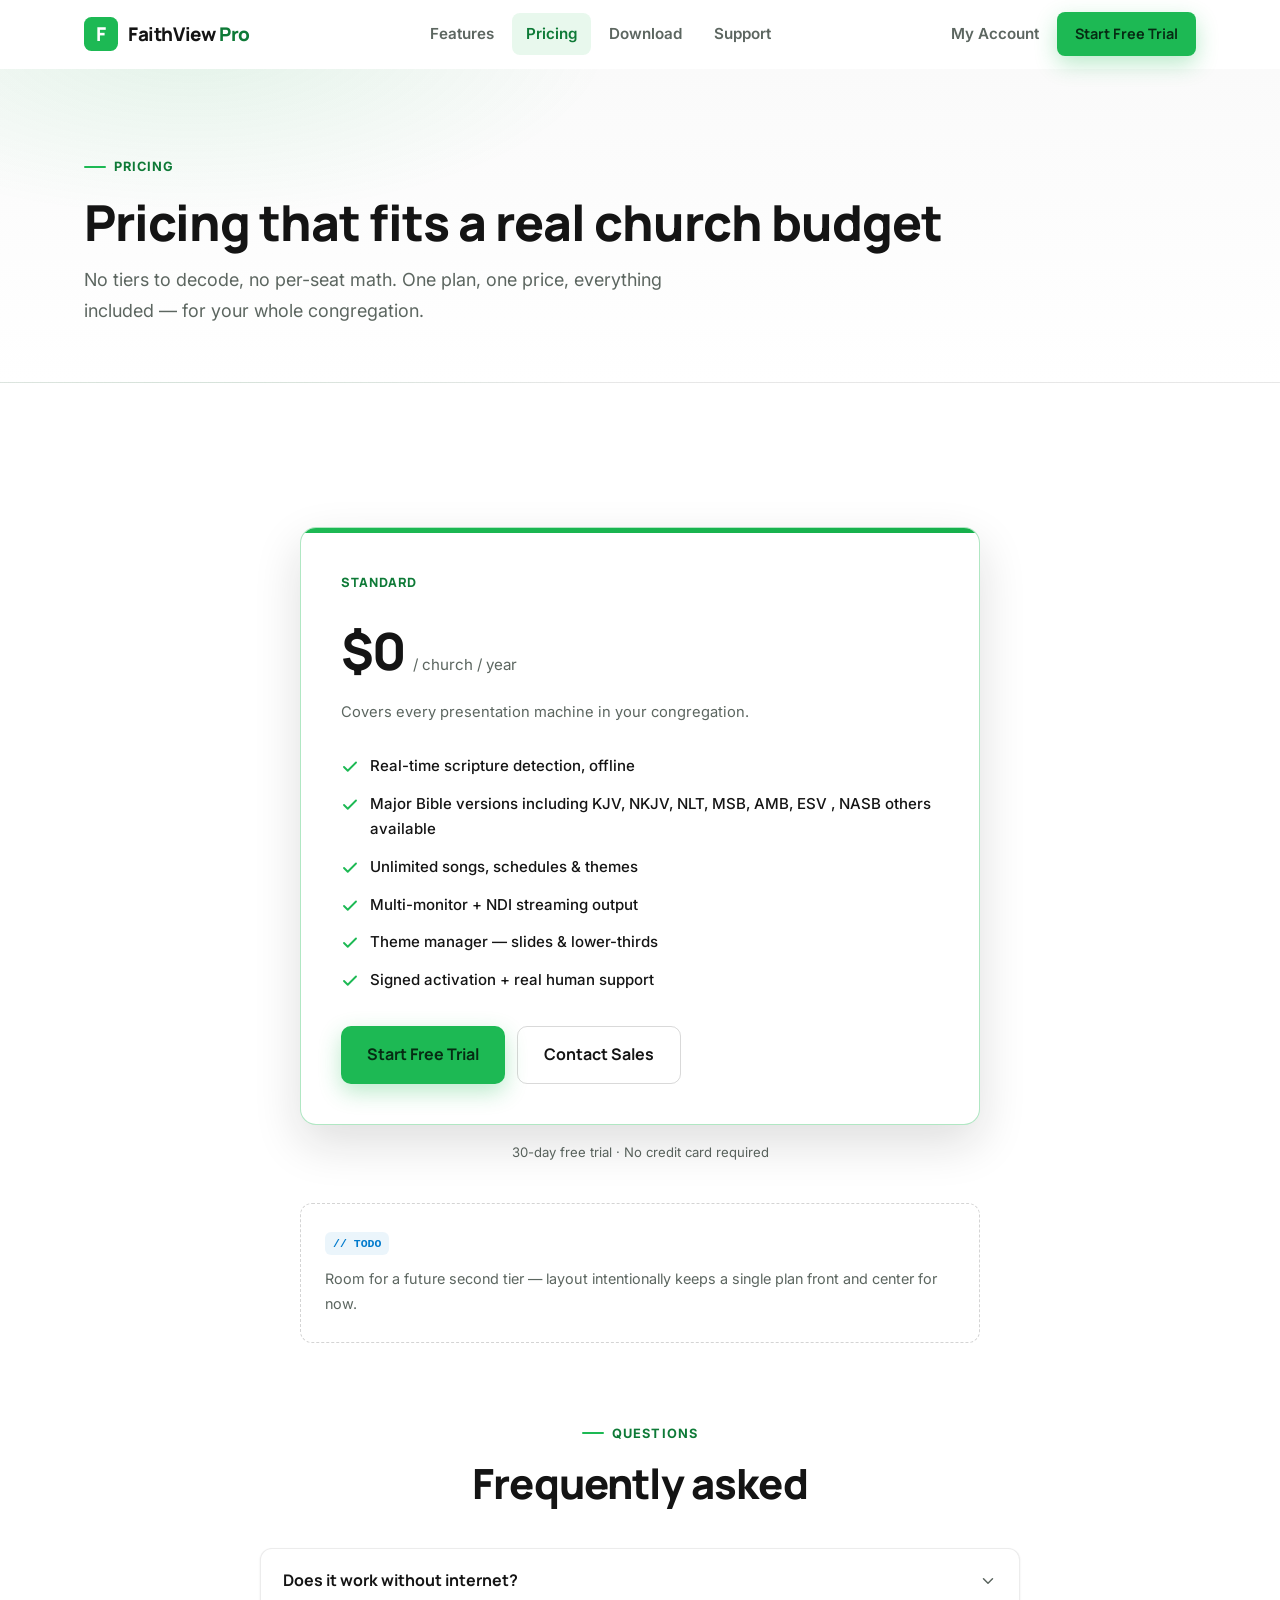
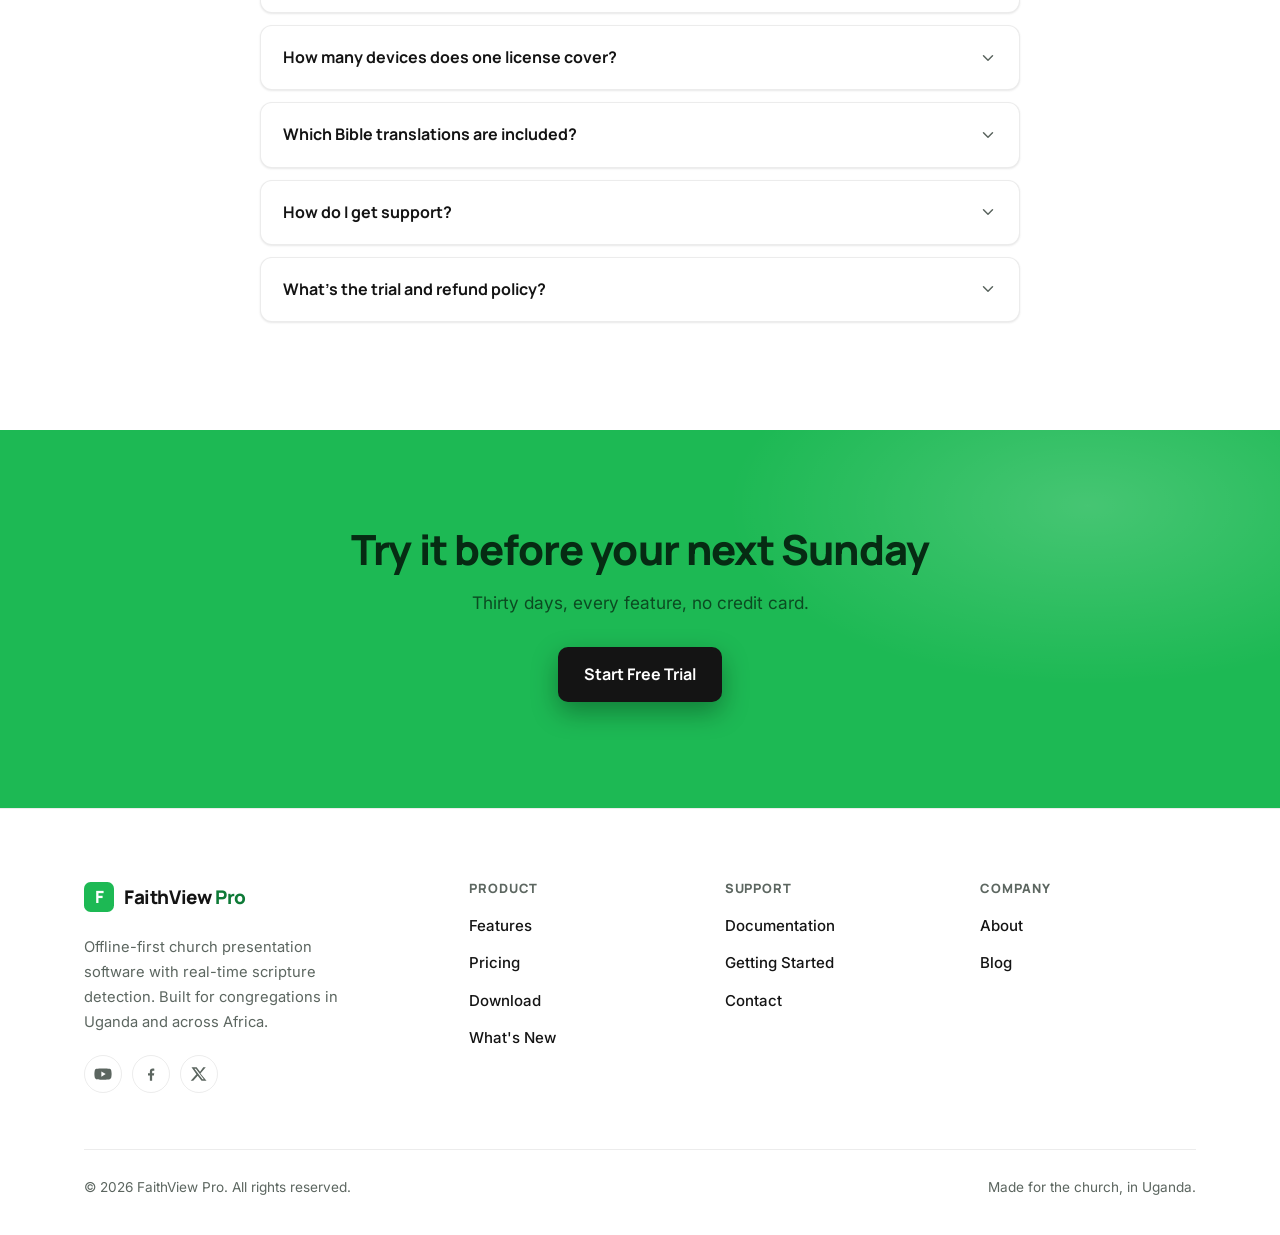
==== commit ec2a5642: "Update home and pricing copy" ====
--- a/pricing.html
+++ b/pricing.html
@@ -62,7 +62,7 @@
         <div class="pricing-teaser reveal" style="max-width:680px;">
           <div class="price-card">
             <span class="price-tier">Standard</span>
-            <div class="price-row"><span class="amount">$150</span><span class="per">/ church / year</span></div>
+            <div class="price-row"><span class="amount">$0</span><span class="per">/ church / year</span></div>
             <p class="price-note">Covers every presentation machine in your congregation.</p>
             <ul class="price-includes">
               <li><svg width="18" height="18" viewBox="0 0 24 24" fill="none" stroke="#1DB954" stroke-width="2.5" stroke-linecap="round" stroke-linejoin="round" aria-hidden="true"><path d="M20 6 9 17l-5-5"></path></svg> Real-time scripture detection, offline</li>
